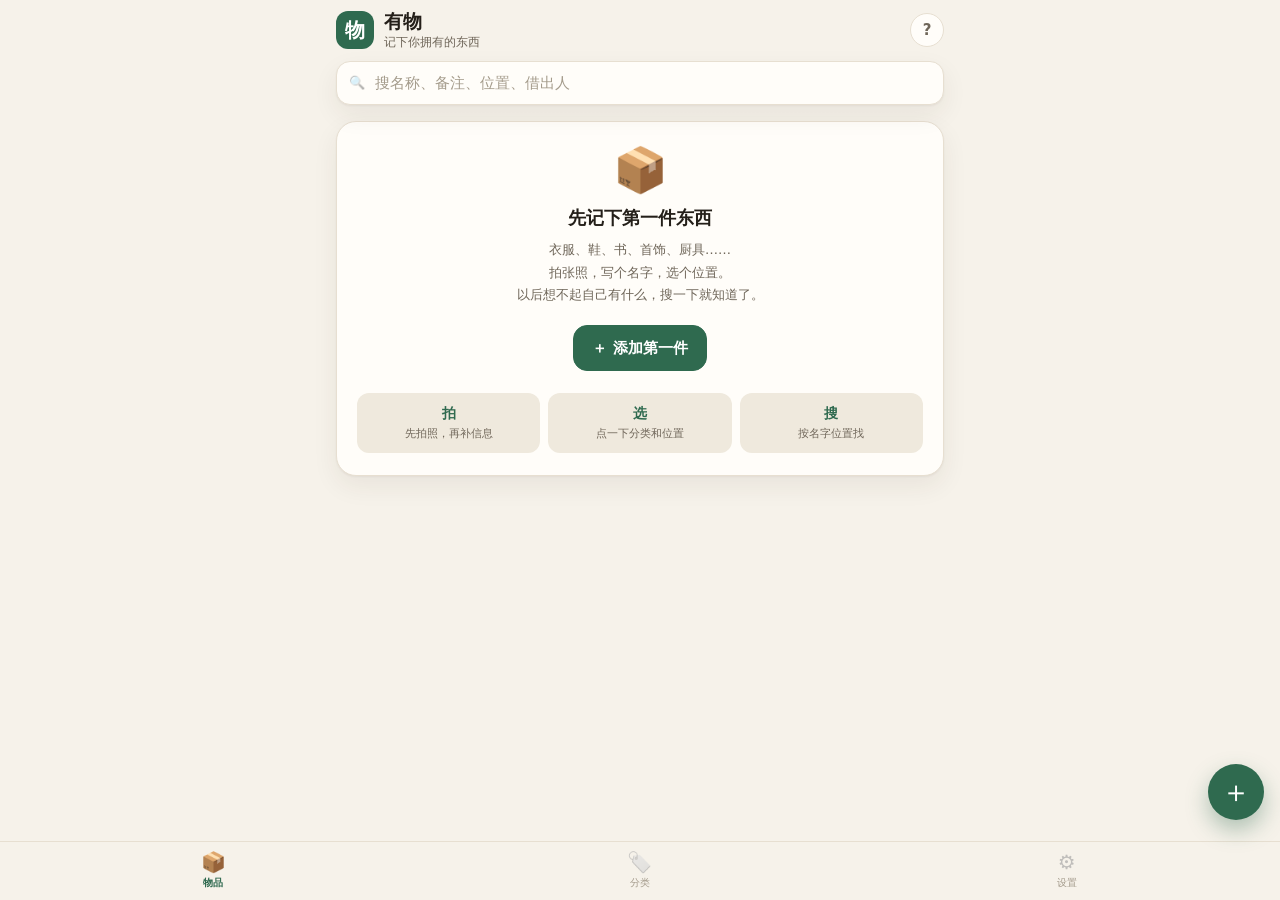
==== index.html @ c7c9690d "Add files via upload" ====
﻿<!doctype html>
<html lang="zh-CN">
<head>
<meta charset="utf-8">
<meta name="viewport" content="width=device-width, initial-scale=1, viewport-fit=cover">
<title>有物 · 我的物品清单</title>
<meta name="description" content="把你拥有的每一件东西记下来：衣服、鞋、书、首饰、厨具。">
<meta name="theme-color" content="#f6f2ea">
<meta name="mobile-web-app-capable" content="yes">
<meta name="apple-mobile-web-app-capable" content="yes">
<meta name="apple-mobile-web-app-status-bar-style" content="default">
<meta name="apple-mobile-web-app-title" content="有物">
<link rel="manifest" href="./manifest.json">
<link rel="icon" type="image/svg+xml" href="./icon.svg">
<link rel="apple-touch-icon" href="./icon.svg">
<link rel="stylesheet" href="./styles.css?v=2.4">
</head>
<body>

<div id="errbar" class="errbar" hidden></div>
<script>
window.addEventListener('error', function (e) {
  if (!e || !e.message) return;
  var bar = document.getElementById('errbar');
  if (bar) { bar.hidden = false; bar.textContent = '加载出错：' + e.message; }
}, true);
</script>

<header class="topbar" id="topbar">
  <div class="brand-row">
    <div class="brand">
      <span class="logo">物</span>
      <div class="brand-text">
        <h1>有物</h1>
        <p id="brandSub">记下你拥有的东西</p>
      </div>
    </div>
    <button class="icon-btn" data-act="how-install" aria-label="使用说明">?</button>
  </div>
  <div class="search-wrap" id="searchWrap">
    <span class="search-icon">🔍</span>
    <input id="q" type="search" placeholder="搜名称、备注、位置、借出人" autocomplete="off" enterkeyhint="search">
  </div>
</header>

<main id="view" class="view"></main>

<button id="fab" class="fab" data-act="add-item" aria-label="添加物品">＋</button>

<nav class="tabbar" id="tabbar">
  <button class="tab active" data-tab="items"><span class="ticon">📦</span><span>物品</span></button>
  <button class="tab" data-tab="tags"><span class="ticon">🏷️</span><span>分类</span></button>
  <button class="tab" data-tab="settings"><span class="ticon">⚙️</span><span>设置</span></button>
</nav>

<section id="detail" class="detail" hidden></section>

<div id="picker" class="picker" hidden></div>

<div id="sheet" class="sheet" hidden>
  <div class="sheet-backdrop" data-act="close-sheet"></div>
  <div class="sheet-panel" role="dialog" aria-modal="true" aria-label="物品编辑">
    <div class="sheet-head">
      <button class="link" data-act="close-sheet">取消</button>
      <strong id="sheetTitle">添加物品</strong>
      <button class="link primary" data-act="save-item">保存</button>
    </div>
    <div class="sheet-body" id="sheetBody"></div>
  </div>
</div>

<div id="dialog" class="dialog" hidden>
  <div class="dialog-backdrop" data-act="dlg-cancel"></div>
  <div class="dialog-panel" role="dialog" aria-modal="true" aria-labelledby="dlgTitle">
    <h3 id="dlgTitle"></h3>
    <p id="dlgDesc" class="dlg-desc" hidden></p>
    <div id="dlgBody" class="dlg-body"></div>
    <div class="dlg-actions">
      <button class="btn ghost" id="dlgCancel" data-act="dlg-cancel">取消</button>
      <button class="btn solid" id="dlgOk" data-act="dlg-ok">确定</button>
    </div>
  </div>
</div>

<div id="toast" class="toast" role="status" aria-live="polite"></div>

<script src="./db.js?v=2.4"></script>
<script src="./app.js?v=2.4"></script>
</body>
</html>
---- styles.css ----
/* 有物 · 样式 */
:root {
  --bg: #f6f2ea;
  --bg-soft: #efe9dd;
  --card: #fffdf9;
  --ink: #241f19;
  --ink-2: #6f6659;
  --ink-3: #a49b8b;
  --line: #e7dfd1;
  --accent: #2f6a4f;
  --accent-soft: #e2efe7;
  --on-accent: #ffffff;
  --warm: #c2703d;
  --danger: #b4402f;
  --tabbar: rgba(246, 242, 234, 0.94);
  --wood: #dbc7a6;
  --wood-dark: #bd9d72;
  --shadow: 0 1px 2px rgba(60, 45, 25, 0.05), 0 10px 26px rgba(60, 45, 25, 0.07);
  --radius: 16px;
}

@media (prefers-color-scheme: dark) {
  :root {
    --bg: #14161a;
    --bg-soft: #1b1f24;
    --card: #1e2228;
    --ink: #ece7dd;
    --ink-2: #a6a094;
    --ink-3: #6f6a60;
    --line: #2c3138;
    --accent: #7fbf9c;
    --accent-soft: #20342a;
    --on-accent: #10201a;
    --warm: #e08a52;
    --danger: #e0796b;
    --tabbar: rgba(20, 22, 26, 0.94);
    --wood: #4a3b2a;
    --wood-dark: #382c1f;
    --shadow: 0 1px 2px rgba(0, 0, 0, 0.3), 0 10px 26px rgba(0, 0, 0, 0.35);
  }
}

* { box-sizing: border-box; }
html { -webkit-text-size-adjust: 100%; }
html, body { margin: 0; padding: 0; }

body {
  background: var(--bg);
  color: var(--ink);
  font: 16px/1.5 -apple-system, BlinkMacSystemFont, "PingFang SC", "Noto Sans SC", "Microsoft YaHei", system-ui, sans-serif;
  -webkit-font-smoothing: antialiased;
  padding-bottom: calc(92px + env(safe-area-inset-bottom));
  overscroll-behavior-y: none;
}
body.locked { overflow: hidden; }

button { font: inherit; color: inherit; background: none; border: 0; padding: 0; cursor: pointer; -webkit-tap-highlight-color: transparent; }
input, select, textarea { font: inherit; color: inherit; }
h1, h2, h3, p, dl, dd, ul { margin: 0; }
ul { padding: 0; list-style: none; }
[hidden] { display: none !important; }

/* ---------- 顶栏 ---------- */
.topbar {
  position: sticky;
  top: 0;
  z-index: 30;
  padding: calc(10px + env(safe-area-inset-top)) 16px 10px;
  background: linear-gradient(var(--bg) 72%, rgba(246, 242, 234, 0));
  max-width: 640px;
  margin: 0 auto;
}
@media (prefers-color-scheme: dark) {
  .topbar { background: linear-gradient(var(--bg) 72%, rgba(20, 22, 26, 0)); }
}
.brand-row { display: flex; align-items: center; justify-content: space-between; gap: 10px; }
.brand { display: flex; align-items: center; gap: 10px; min-width: 0; }
.logo {
  width: 38px; height: 38px; flex: 0 0 38px;
  border-radius: 12px;
  background: var(--accent);
  color: var(--on-accent);
  display: grid; place-items: center;
  font-size: 20px; font-weight: 600;
}
.brand-text { min-width: 0; }
.brand-text h1 { font-size: 19px; letter-spacing: 0.02em; line-height: 1.2; }
.brand-text p { font-size: 12px; color: var(--ink-2); white-space: nowrap; overflow: hidden; text-overflow: ellipsis; }
.icon-btn {
  width: 34px; height: 34px; border-radius: 50%;
  border: 1px solid var(--line); background: var(--card);
  color: var(--ink-2); font-size: 15px; font-weight: 700;
  display: grid; place-items: center;
}
.search-wrap {
  display: flex; align-items: center; gap: 8px;
  margin-top: 10px; height: 44px; padding: 0 12px;
  background: var(--card);
  border: 1px solid var(--line);
  border-radius: 14px;
  box-shadow: var(--shadow);
}
.search-icon { font-size: 13px; opacity: 0.5; }
.search-wrap input { flex: 1; border: 0; outline: none; background: none; font-size: 15px; min-width: 0; }
.search-wrap input::placeholder { color: var(--ink-3); }

/* ---------- 主区域 ---------- */
.view { max-width: 640px; margin: 0 auto; padding: 0 16px 8px; }

.stat-strip {
  display: grid; grid-template-columns: repeat(4, 1fr); gap: 6px;
  margin: 4px 0 12px; padding: 12px 6px;
  background: var(--card); border: 1px solid var(--line);
  border-radius: var(--radius); box-shadow: var(--shadow);
}
.stat-strip > div { display: flex; flex-direction: column; align-items: center; gap: 2px; text-align: center; min-width: 0; }
.stat-strip b { font-size: 15px; font-weight: 650; letter-spacing: -0.01em; white-space: nowrap; overflow: hidden; text-overflow: ellipsis; max-width: 100%; }
.stat-strip span { font-size: 10px; color: var(--ink-3); white-space: nowrap; }

.chip-row { display: flex; gap: 8px; overflow-x: auto; padding: 2px 0 10px; scrollbar-width: none; }
.chip-row::-webkit-scrollbar { display: none; }
.chip {
  flex: 0 0 auto; height: 32px; padding: 0 12px;
  border-radius: 16px; border: 1px solid var(--line);
  background: var(--card); color: var(--ink-2);
  font-size: 13px; white-space: nowrap;
  display: inline-flex; align-items: center; gap: 4px;
}
.chip.on { background: var(--accent); border-color: var(--accent); color: var(--on-accent); font-weight: 600; }
.chip i { font-style: normal; font-size: 11px; opacity: 0.55; }
.chip.dashed { border-style: dashed; color: var(--ink-3); }

.filter-row { display: flex; flex-wrap: wrap; align-items: center; gap: 8px; margin-bottom: 10px; min-height: 34px; }
.filter-row select {
  height: 34px; max-width: 46%; padding: 0 10px;
  border-radius: 10px; border: 1px solid var(--line);
  background: var(--card); color: var(--ink-2); font-size: 13px;
  outline: none;
}
.result-count { font-size: 12px; color: var(--ink-3); margin-left: auto; white-space: nowrap; }
.link { color: var(--accent); font-size: 14px; font-weight: 600; padding: 4px 2px; }
.link.small { font-size: 12px; color: var(--ink-2); font-weight: 500; white-space: nowrap; }
.link.primary { color: var(--accent); }

/* ---------- 物品卡片 ---------- */
/* 瀑布流：不同形状的卡片混排，像书架 */
.grid { columns: 2; column-gap: 10px; }
.card {
  position: relative; display: flex; flex-direction: column;
  width: 100%; margin: 0 0 10px; break-inside: avoid;
  text-align: left; overflow: hidden;
  background: var(--card); border: 1px solid var(--line);
  border-radius: var(--radius); box-shadow: var(--shadow);
  transition: transform 0.12s ease;
}
.card:active { transform: scale(0.982); }
.thumb {
  aspect-ratio: 1 / 1;
  background-color: var(--bg-soft);
  background-position: center;
  background-size: cover;
  background-repeat: no-repeat;
  display: grid; place-items: center;
}
.ph-emoji { font-size: 34px; opacity: 0.4; }

/* 分类形状 */
.thumb { position: relative; }
.thumb.shape-book {
  aspect-ratio: 2 / 3;
  border-radius: 2px 9px 9px 2px;
  box-shadow: inset 12px 0 16px -14px rgba(0, 0, 0, 0.6);
}
.thumb.shape-book::before {
  content: ''; position: absolute; left: 0; top: 0; bottom: 0; width: 11px;
  background: linear-gradient(90deg, rgba(0, 0, 0, 0.3), rgba(255, 255, 255, 0.22) 65%, rgba(0, 0, 0, 0.05));
  pointer-events: none;
}
.thumb.shape-garment { aspect-ratio: 3 / 4; border-radius: 22px 22px 14px 14px; }
.thumb.shape-tall { aspect-ratio: 2 / 3; border-radius: 16px; }

.gallery.shape-book .gallery-item { aspect-ratio: 2 / 3; }
.gallery.shape-garment .gallery-item { aspect-ratio: 3 / 4; }
.gallery.shape-tall .gallery-item { aspect-ratio: 2 / 3; }

/* 自动去背景开关 */
.cut-toggle {
  display: flex; align-items: center; gap: 8px;
  margin: -4px 0 10px; font-size: 12.5px; color: var(--ink-2);
}
.cut-toggle input { width: 18px; height: 18px; accent-color: var(--accent); flex: 0 0 18px; }
.card-body { padding: 8px 10px 10px; }
.card-name {
  font-size: 14px; font-weight: 600; line-height: 1.35;
  display: -webkit-box; -webkit-line-clamp: 2; -webkit-box-orient: vertical;
  overflow: hidden; word-break: break-word;
}
.card-meta { margin-top: 3px; font-size: 11px; color: var(--ink-2); white-space: nowrap; overflow: hidden; text-overflow: ellipsis; }
.badge-lent {
  position: absolute; top: 8px; right: 8px;
  padding: 2px 7px; border-radius: 8px;
  background: var(--warm); color: #fff; font-size: 10px; font-weight: 600;
}
.badge-lent.over { background: var(--danger); }

/* 数量快捷增减 */
.qty-row {
  display: flex; align-items: center; justify-content: center; gap: 14px;
  margin-top: 14px; padding: 10px;
  background: var(--card); border: 1px solid var(--line); border-radius: 14px;
}
.qbtn {
  width: 44px; height: 44px; border-radius: 12px;
  border: 1px solid var(--line); background: var(--bg);
  font-size: 22px; line-height: 1; color: var(--ink);
  display: grid; place-items: center;
}
.qbtn:active { background: var(--accent-soft); }
.qnum { min-width: 84px; text-align: center; font-size: 17px; font-weight: 650; }

/* 小标签芯片 */
.chip.mini { height: 27px; padding: 0 10px; font-size: 12px; border-radius: 14px; }
.tag-chips { padding-bottom: 6px; }

/* 详情页标签可点击 */
.tag-pill { cursor: pointer; }

/* ---------- 按钮 ---------- */
.btn {
  display: inline-flex; align-items: center; justify-content: center; gap: 6px;
  height: 46px; padding: 0 18px;
  border-radius: 14px; border: 1px solid var(--line);
  background: var(--card); color: var(--ink);
  font-size: 15px; font-weight: 600;
}
.btn.solid { background: var(--accent); border-color: var(--accent); color: var(--on-accent); }
.btn.ghost { background: var(--card); }
.btn.block { display: flex; width: 100%; margin-top: 10px; }
.btn.danger { color: var(--danger); }
.btn.solid.danger { background: var(--danger); border-color: var(--danger); color: #fff; }

/* ---------- 空状态 / 引导 ---------- */
.onboard {
  margin-top: 6px; padding: 26px 20px 22px;
  background: var(--card); border: 1px solid var(--line);
  border-radius: 20px; box-shadow: var(--shadow); text-align: center;
}
.onboard-emoji { font-size: 44px; line-height: 1; }
.onboard h2 { font-size: 18px; margin: 12px 0 8px; }
.onboard p { font-size: 13px; color: var(--ink-2); line-height: 1.75; }
.onboard .btn { margin-top: 18px; }
.onboard-tips { display: grid; grid-template-columns: repeat(3, 1fr); gap: 8px; margin-top: 22px; }
.onboard-tips > div { background: var(--bg-soft); border-radius: 12px; padding: 10px 6px; display: flex; flex-direction: column; gap: 2px; }
.onboard-tips b { font-size: 14px; color: var(--accent); }
.onboard-tips span { font-size: 11px; color: var(--ink-2); }

.empty { padding: 40px 16px; text-align: center; color: var(--ink-2); }
.empty p { font-size: 14px; margin-bottom: 12px; }

/* ---------- 底部导航 ---------- */
.tabbar {
  position: fixed; left: 0; right: 0; bottom: 0; z-index: 40;
  display: grid; grid-template-columns: repeat(3, 1fr);
  padding: 6px 0 calc(6px + env(safe-area-inset-bottom));
  background: var(--tabbar);
  -webkit-backdrop-filter: blur(14px);
  backdrop-filter: blur(14px);
  border-top: 1px solid var(--line);
}
.tab { display: flex; flex-direction: column; align-items: center; gap: 3px; padding: 4px 0; color: var(--ink-3); font-size: 10px; }
.tab .ticon { font-size: 20px; line-height: 1; filter: grayscale(1) opacity(0.6); }
.tab.active { color: var(--accent); font-weight: 600; }
.tab.active .ticon { filter: none; }

.fab {
  position: fixed; right: 16px; bottom: calc(80px + env(safe-area-inset-bottom)); z-index: 41;
  width: 56px; height: 56px; border-radius: 50%;
  background: var(--accent); color: var(--on-accent);
  font-size: 30px; line-height: 1; font-weight: 300;
  display: grid; place-items: center;
  box-shadow: 0 10px 22px rgba(47, 106, 79, 0.36);
  transition: transform 0.12s ease;
}
.fab:active { transform: scale(0.94); }

/* ---------- 编辑面板 ---------- */
.sheet { position: fixed; inset: 0; z-index: 65; display: flex; align-items: flex-end; }
.sheet-backdrop { position: absolute; inset: 0; background: rgba(24, 18, 10, 0.38); -webkit-backdrop-filter: blur(2px); backdrop-filter: blur(2px); }
.sheet-panel {
  position: relative; width: 100%; max-width: 640px; margin: 0 auto;
  max-height: 94vh; max-height: 94dvh; display: flex; flex-direction: column;
  background: var(--bg);
  border-radius: 22px 22px 0 0;
  box-shadow: 0 -8px 30px rgba(0, 0, 0, 0.12);
  animation: slideUp 0.22s ease;
}
@keyframes slideUp { from { transform: translateY(26px); opacity: 0.5; } to { transform: none; opacity: 1; } }
.sheet-head {
  display: flex; align-items: center; justify-content: space-between; gap: 8px;
  padding: 13px 16px; border-bottom: 1px solid var(--line);
}
.sheet-head strong { font-size: 15px; }
.sheet-head .link { font-size: 14px; color: var(--ink-2); font-weight: 500; }
.sheet-head .link.primary { color: var(--accent); font-weight: 700; }
.sheet-body { overflow-y: auto; padding: 14px 16px calc(28px + env(safe-area-inset-bottom)); -webkit-overflow-scrolling: touch; }

/* ---------- 表单 ---------- */
.form-photos { display: grid; grid-template-columns: repeat(4, 1fr); gap: 8px; margin-bottom: 16px; }
.ph { position: relative; aspect-ratio: 1 / 1; border-radius: 12px; overflow: hidden; background: var(--bg-soft); }
.ph img { width: 100%; height: 100%; object-fit: cover; display: block; }
.ph-x {
  position: absolute; top: 3px; right: 3px;
  width: 22px; height: 22px; border-radius: 50%;
  background: rgba(0, 0, 0, 0.55); color: #fff; font-size: 11px;
  display: grid; place-items: center;
}
.ph-add {
  aspect-ratio: 1 / 1; border-radius: 12px;
  border: 1px dashed var(--line); background: var(--bg-soft);
  color: var(--ink-3); font-size: 11px;
  display: flex; flex-direction: column; align-items: center; justify-content: center; gap: 3px;
}
.ph-add span { font-size: 22px; }

.field { display: block; margin-bottom: 14px; }
.field > span { display: block; font-size: 12px; font-weight: 600; color: var(--ink-2); margin-bottom: 6px; }
.field input, .field textarea, .field select {
  width: 100%; padding: 11px 12px;
  border: 1px solid var(--line); border-radius: 12px;
  background: var(--card); outline: none; font-size: 16px;
}
.field textarea { resize: vertical; min-height: 76px; line-height: 1.5; }
.field input:focus, .field textarea:focus, .field select:focus { border-color: var(--accent); }
.field-row { display: grid; grid-template-columns: 1fr 1fr; gap: 10px; }
.select-row { display: flex; gap: 8px; align-items: center; }
.select-row select { flex: 1; }

/* ---------- 详情页 ---------- */
.detail { position: fixed; inset: 0; z-index: 60; background: var(--bg); display: flex; flex-direction: column; }
.detail-bar {
  display: flex; align-items: center; gap: 10px;
  padding: calc(10px + env(safe-area-inset-top)) 14px 10px;
  border-bottom: 1px solid var(--line); background: var(--bg);
}
.detail-title { flex: 1; font-size: 15px; font-weight: 600; overflow: hidden; text-overflow: ellipsis; white-space: nowrap; }
.back-btn {
  width: 36px; height: 36px; border-radius: 50%;
  border: 1px solid var(--line); background: var(--card);
  display: grid; place-items: center; font-size: 17px; color: var(--ink-2);
}
.detail-scroll { flex: 1; overflow-y: auto; -webkit-overflow-scrolling: touch; padding-bottom: calc(40px + env(safe-area-inset-bottom)); }
.gallery { display: flex; overflow-x: auto; scroll-snap-type: x mandatory; background: var(--bg-soft); scrollbar-width: none; }
.gallery::-webkit-scrollbar { display: none; }
.gallery-item { flex: 0 0 100%; aspect-ratio: 1 / 1; scroll-snap-align: start; background: center / cover no-repeat; }
.gallery.empty { aspect-ratio: 2 / 1; display: grid; place-items: center; font-size: 54px; opacity: 0.45; }
.detail-main { padding: 16px; }
.detail-main h2 { font-size: 20px; line-height: 1.35; word-break: break-word; }
.pills { display: flex; flex-wrap: wrap; gap: 6px; margin-top: 10px; }
.pill {
  padding: 4px 10px; border-radius: 9px;
  background: var(--accent-soft); color: var(--accent);
  font-size: 12px; font-weight: 600;
}
.pill.warn { background: rgba(194, 112, 61, 0.16); color: var(--warm); }

.fields { display: grid; gap: 8px; margin-top: 14px; }
.fields > div {
  display: flex; align-items: center; justify-content: space-between; gap: 12px;
  padding: 10px 12px; border: 1px solid var(--line); border-radius: 12px;
  background: var(--card); font-size: 14px;
}
.fields dt { color: var(--ink-2); }
.fields dd { font-weight: 600; text-align: right; word-break: break-all; }

.note { margin-top: 14px; padding: 12px; border-radius: 12px; background: var(--bg-soft); font-size: 14px; line-height: 1.7; color: var(--ink-2); white-space: pre-wrap; word-break: break-word; }
.sec { margin: 22px 0 8px; font-size: 13px; color: var(--ink-2); font-weight: 700; }
.hist { display: grid; gap: 6px; }
.hist li { padding: 9px 12px; border-radius: 10px; background: var(--card); border: 1px solid var(--line); font-size: 13px; color: var(--ink-2); }

.loan-card { margin-top: 16px; padding: 14px; border-radius: 14px; border: 1px solid var(--line); background: var(--card); }
.loan-card .loan-head { display: flex; align-items: center; justify-content: space-between; gap: 10px; margin-bottom: 10px; }
.loan-card .loan-head b { font-size: 14px; }
.loan-card .loan-body { font-size: 13px; color: var(--ink-2); line-height: 1.6; }

/* ---------- 分类 / 位置 ---------- */
.seg { display: grid; grid-template-columns: 1fr 1fr; gap: 4px; padding: 4px; margin: 6px 0 14px; background: var(--bg-soft); border-radius: 13px; }
.seg-btn { height: 36px; border-radius: 10px; font-size: 14px; color: var(--ink-2); font-weight: 600; }
.seg-btn.on { background: var(--card); color: var(--ink); box-shadow: var(--shadow); }

.tag-list { display: grid; gap: 8px; }
.tag-row {
  display: flex; align-items: center; gap: 8px;
  padding: 12px 14px; border: 1px solid var(--line); border-radius: 14px;
  background: var(--card); box-shadow: var(--shadow); cursor: pointer;
}
.tag-row.active { border-color: var(--accent); background: var(--accent-soft); }
.tag-row.active .tag-name { color: var(--accent); }
.tag-caret {
  width: 26px; height: 26px; flex: 0 0 26px;
  margin-left: -4px;
  border-radius: 8px;
  color: var(--ink-2); font-size: 12px; line-height: 1;
  display: grid; place-items: center;
}
.tag-caret:not(.blank):active { background: var(--bg-soft); }
.tag-caret.blank { opacity: 0; }
.tag-kind {
  font-size: 10px; color: var(--ink-3);
  border: 1px solid var(--line); border-radius: 6px;
  padding: 1px 5px; margin-left: -2px;
}
.tag-emoji { width: 30px; text-align: center; font-size: 19px; }
.tag-name { flex: 1; font-size: 15px; font-weight: 600; overflow: hidden; text-overflow: ellipsis; white-space: nowrap; }
.tag-count { font-size: 12px; color: var(--ink-3); }
.tag-del { width: 30px; height: 30px; border-radius: 50%; color: var(--ink-3); font-size: 14px; display: grid; place-items: center; }
.tag-del:active { background: var(--bg-soft); }

/* ---------- 统计 ---------- */
.block {
  margin-top: 12px; padding: 16px;
  background: var(--card); border: 1px solid var(--line);
  border-radius: var(--radius); box-shadow: var(--shadow);
}
.block h3 { font-size: 14px; margin-bottom: 10px; }
.hint { font-size: 12px; color: var(--ink-2); line-height: 1.65; margin: 6px 0 12px; }
.bars { display: grid; gap: 12px; }
.bar-row { font-size: 13px; }
.bar-top { display: flex; justify-content: space-between; gap: 10px; margin-bottom: 5px; }
.bar-top b { font-weight: 600; }
.bar-top span { color: var(--ink-3); font-size: 12px; }
.bar-track { height: 8px; border-radius: 4px; background: var(--bg-soft); overflow: hidden; }
.bar-fill { height: 100%; border-radius: 4px; background: var(--accent); opacity: 0.85; }

.recent { display: grid; gap: 8px; }
.recent-item { display: flex; align-items: center; gap: 10px; }
.recent-thumb { width: 44px; height: 44px; flex: 0 0 44px; border-radius: 10px; background: var(--bg-soft) center / cover no-repeat; display: grid; place-items: center; font-size: 18px; }
.recent-text { min-width: 0; }
.recent-text { min-width: 0; flex: 1; text-align: left; }
.recent-text b { display: block; font-size: 13px; font-weight: 600; overflow: hidden; text-overflow: ellipsis; white-space: nowrap; }
.recent-text span { display: block; font-size: 11px; color: var(--ink-3); }

.about { text-align: center; }
.about-logo { width: 46px; height: 46px; margin: 0 auto 10px; border-radius: 14px; background: var(--accent); color: var(--on-accent); display: grid; place-items: center; font-size: 22px; }
.about p { font-size: 13px; color: var(--ink-2); }
.about p + p { margin-top: 4px; }

/* ---------- 对话框 ---------- */
.dialog { position: fixed; inset: 0; z-index: 70; display: flex; align-items: center; justify-content: center; padding: 20px; }
.dialog-backdrop { position: absolute; inset: 0; background: rgba(24, 18, 10, 0.42); -webkit-backdrop-filter: blur(2px); backdrop-filter: blur(2px); }
.dialog-panel {
  position: relative; width: 100%; max-width: 340px;
  max-height: 86dvh; overflow-y: auto;
  padding: 20px; border-radius: 20px;
  background: var(--card); box-shadow: 0 18px 44px rgba(0, 0, 0, 0.22);
  animation: pop 0.16s ease;
}
@keyframes pop { from { transform: scale(0.96); opacity: 0.6; } to { transform: none; opacity: 1; } }
.dialog-panel h3 { font-size: 17px; line-height: 1.4; }
.dlg-desc { margin-top: 8px; font-size: 13px; color: var(--ink-2); line-height: 1.7; white-space: pre-line; }
.dlg-body { margin-top: 14px; }
.dlg-field { display: block; margin-bottom: 12px; }
.dlg-field > span { display: block; font-size: 12px; font-weight: 600; color: var(--ink-2); margin-bottom: 6px; }
.dlg-field input, .dlg-field textarea {
  width: 100%; padding: 10px 12px; font-size: 16px;
  border: 1px solid var(--line); border-radius: 11px; background: var(--bg); outline: none;
}
.dlg-field input:focus, .dlg-field textarea:focus { border-color: var(--accent); }
.emoji-grid { display: grid; grid-template-columns: repeat(8, 1fr); gap: 4px; max-height: 168px; overflow-y: auto; }
.emoji-opt { aspect-ratio: 1 / 1; border-radius: 8px; font-size: 18px; display: grid; place-items: center; background: var(--bg); }
.emoji-opt.on { background: var(--accent-soft); outline: 2px solid var(--accent); }
.dlg-actions { display: flex; gap: 10px; margin-top: 18px; }
.dlg-actions .btn { flex: 1; height: 44px; }

/* ---------- 提示 ---------- */
.toast {
  position: fixed; left: 50%; bottom: calc(96px + env(safe-area-inset-bottom)); z-index: 80;
  transform: translate(-50%, 10px);
  max-width: 84vw; padding: 10px 16px;
  border-radius: 12px; background: rgba(28, 24, 18, 0.92); color: #fdf8ee;
  font-size: 13px; line-height: 1.4; text-align: center;
  opacity: 0; pointer-events: none;
  transition: opacity 0.2s ease, transform 0.2s ease;
}
.toast.show { opacity: 1; transform: translate(-50%, 0); }

.errbar {
  position: sticky; top: 0; z-index: 90;
  padding: 10px 14px; background: #b4402f; color: #fff; font-size: 13px; line-height: 1.5;
}

/* ---------- 位置大按钮 / 可视化选择器 ---------- */
.loc-big {
  width: 100%; display: flex; align-items: center; gap: 10px;
  padding: 10px 12px; margin-bottom: 12px;
  border: 1px solid var(--line); border-radius: 14px;
  background: var(--card); text-align: left;
  box-shadow: var(--shadow);
}
.loc-big.empty { border-style: dashed; border-color: var(--warm); }
.loc-mark { font-size: 18px; }
.loc-body { flex: 1; min-width: 0; display: flex; flex-direction: column; gap: 2px; }
.loc-label { font-size: 11px; color: var(--ink-3); }
.loc-name { font-size: 15px; font-weight: 650; overflow: hidden; text-overflow: ellipsis; white-space: nowrap; }
.loc-big.empty .loc-name { color: var(--warm); font-weight: 600; }
.loc-arrow { color: var(--ink-3); font-size: 18px; }

.field.tight { margin-bottom: 10px; }
.field.tight input { padding: 13px 12px; font-size: 17px; }

.more-wrap { margin: 4px 0 12px; }
.more-toggle {
  display: block; width: 100%; height: 40px;
  border: 1px dashed var(--line); border-radius: 12px;
  background: transparent; color: var(--ink-2); font-size: 12.5px;
}
.more-toggle:active { background: var(--bg-soft); }

.picker { position: fixed; inset: 0; z-index: 68; background: var(--bg); display: flex; flex-direction: column; }
.picker-bar {
  display: flex; align-items: center; justify-content: space-between; gap: 10px;
  padding: calc(12px + env(safe-area-inset-top)) 16px 12px;
  border-bottom: 1px solid var(--line); background: var(--bg);
}
.picker-bar strong { font-size: 15px; }
.picker-body { flex: 1; overflow-y: auto; padding: 6px 16px calc(30px + env(safe-area-inset-bottom)); }
.picker-body h4 { margin: 14px 0 8px; font-size: 12px; color: var(--ink-2); font-weight: 700; }
.loc-grid { display: grid; grid-template-columns: repeat(2, 1fr); gap: 8px; }
.loc-tile {
  position: relative; min-height: 66px; padding: 10px 12px;
  border: 1px solid var(--line); border-radius: 12px;
  background: var(--card); text-align: left;
  display: flex; flex-direction: column; justify-content: center; gap: 3px;
}
.loc-tile b { font-size: 13.5px; font-weight: 650; line-height: 1.35; word-break: break-all; }
.loc-tile span {
  font-size: 11px; color: var(--ink-3);
  white-space: nowrap; overflow: hidden; text-overflow: ellipsis; max-width: 100%;
}
.loc-tile.on { border-color: var(--accent); background: var(--accent-soft); }
.loc-tile i {
  position: absolute; top: 6px; right: 8px;
  font-style: normal; font-size: 12px; color: var(--accent); font-weight: 700;
}

/* ---------- 详情页（紧凑版） ---------- */
.gallery.compact { height: 168px; background: var(--bg-soft); }
.gallery.compact .gallery-item {
  width: 100%; flex: 0 0 100%; height: 168px; aspect-ratio: auto;
  background-size: contain; background-repeat: no-repeat;
}
.gallery.compact.empty { aspect-ratio: auto; height: 168px; font-size: 44px; }

.detail-head { padding: 12px 16px 2px; }
.detail-head h2 { font-size: 19px; line-height: 1.35; word-break: break-word; }
.detail-head .pills { margin-top: 8px; }
.detail-loc { margin-top: 8px; font-size: 12px; color: var(--ink-3); }

.detail-actions {
  display: flex; align-items: center; gap: 10px;
  padding: 10px 16px 12px;
}
.qty-mini {
  display: flex; align-items: center;
  border: 1px solid var(--line); border-radius: 10px;
  background: var(--card); overflow: hidden;
}
.qty-mini button {
  width: 38px; height: 34px; font-size: 18px; line-height: 1;
  color: var(--ink); display: grid; place-items: center;
}
.qty-mini button:active { background: var(--accent-soft); }
.qty-mini span { min-width: 42px; text-align: center; font-weight: 650; font-size: 14px; }

.loan-chip {
  height: 34px; padding: 0 14px; border-radius: 10px;
  border: 1px solid var(--line); background: var(--card);
  font-size: 12.5px; color: var(--ink-2);
}
.loan-chip.lent { border-color: var(--warm); color: var(--warm); background: rgba(194, 112, 61, 0.1); }

.detail-more { padding: 0 16px 24px; }
.loan-line { margin-top: 10px; font-size: 13px; color: var(--ink-2); }

/* 上一件 / 下一件 */
.detail-nav {
  display: flex; align-items: center; justify-content: space-between; gap: 10px;
  padding: 8px 12px calc(8px + env(safe-area-inset-bottom));
  border-top: 1px solid var(--line); background: var(--bg);
}
.nav-btn {
  height: 40px; padding: 0 16px;
  border-radius: 10px; border: 1px solid var(--line);
  background: var(--card); color: var(--ink); font-size: 14px;
}
.nav-btn:disabled { opacity: 0.38; }
.nav-pos { font-size: 12px; color: var(--ink-3); min-width: 56px; text-align: center; }

@keyframes slideInLeft {
  from { opacity: 0.35; transform: translateX(20px); }
  to { opacity: 1; transform: none; }
}
@keyframes slideInRight {
  from { opacity: 0.35; transform: translateX(-20px); }
  to { opacity: 1; transform: none; }
}
.slide-left { animation: slideInLeft 0.2s ease; }
.slide-right { animation: slideInRight 0.2s ease; }

/* ---------- 家具视图：书架 / 衣柜 / 鞋柜 / 置物架 ---------- */
.fur { margin-bottom: 26px; }
.fur-head {
  display: flex; align-items: baseline; justify-content: space-between; gap: 10px;
  margin: 0 6px 8px;
}
.fur-head b { font-size: 13.5px; font-weight: 650; color: var(--ink); }
.fur-head span { font-size: 11px; color: var(--ink-3); }
.fur-body { position: relative; padding: 0 2px; }

.fur-row { display: flex; align-items: flex-end; gap: 4px; padding: 0 6px; }
.fur-item {
  flex: 0 0 auto;
  display: flex; flex-direction: column; align-items: center; gap: 3px;
  background: none; border: 0; padding: 0; text-align: center;
  touch-action: pan-y;
}
.fur-photo {
  display: grid; place-items: center;
  background-color: var(--bg-soft);
  background-position: center; background-size: cover; background-repeat: no-repeat;
  border: 1px solid var(--line);
  font-size: 16px;
}
.fur-name {
  font-size: 9px; color: var(--ink-2); max-width: 100%;
  overflow: hidden; text-overflow: ellipsis; white-space: nowrap;
}

/* 书架：书站立，圆角与书脊阴影 */
.fur-bookshelf .fur-photo {
  border-radius: 2px 5px 5px 2px;
  box-shadow: inset 7px 0 9px -8px rgba(0, 0, 0, 0.55), 0 1px 2px rgba(0, 0, 0, 0.08);
}
.fur-bookshelf .fur-name { display: none; }

/* 衣柜：横杆 + 挂着的衣服 */
.fur-rail {
  position: relative;
  height: 7px; margin: 2px 6px 0; border-radius: 4px;
  background: linear-gradient(180deg, #e0cca6, #a98d63);
  box-shadow: 0 3px 6px -3px rgba(0, 0, 0, 0.4);
}
.fur-rail::before, .fur-rail::after {
  content: ''; position: absolute; top: -3px;
  width: 8px; height: 8px; border-radius: 50%;
  background: #b99a6f;
}
.fur-rail::before { left: -2px; }
.fur-rail::after { right: -2px; }

.fur-wardrobe .fur-row { align-items: flex-start; gap: 8px; padding: 0 8px 12px; }
.fur-wardrobe .fur-item::before {
  content: ''; width: 2px; height: 9px; background: #b99a6f; border-radius: 1px;
}
.fur-wardrobe .fur-photo { border-radius: 12px 12px 6px 6px; }
.fur-wardrobe .fur-name { display: none; }

/* 鞋柜与置物架 */
.fur-shoerack .fur-photo { border-radius: 8px 8px 4px 4px; }
.fur-shoerack .fur-name { display: none; }
.fur-cabinet .fur-photo { border-radius: 10px; }

/* 拖动 */
.fur-item.drag-source { opacity: 0.25; }
.fur-item.drop-target { outline: 2px solid var(--accent); outline-offset: 2px; border-radius: 6px; }
.drag-ghost {
  position: fixed; z-index: 200; pointer-events: none;
  opacity: 0.95; transform: scale(1.06);
  filter: drop-shadow(0 10px 18px rgba(0, 0, 0, 0.35));
}

/* 木板 */
.fur-board {
  height: 10px; margin: 0 2px 8px; border-radius: 2px;
  background: linear-gradient(180deg, var(--wood), var(--wood-dark));
  box-shadow: 0 7px 12px -8px rgba(0, 0, 0, 0.5);
}

@media (min-width: 720px) {
  .grid { grid-template-columns: repeat(3, 1fr); }
}
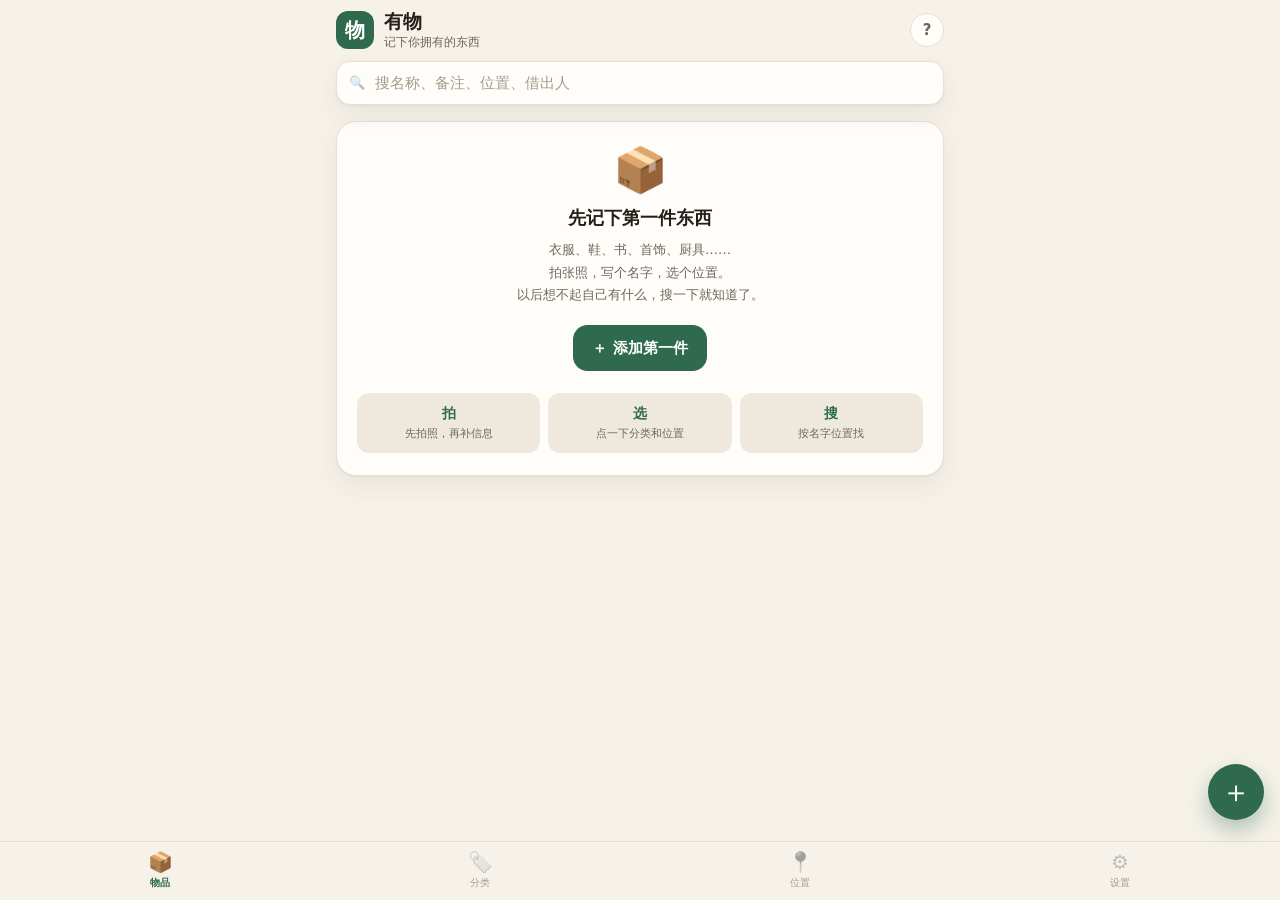
==== commit 7f0098a6: "Add files via upload" ====
--- a/index.html
+++ b/index.html
@@ -13,7 +13,7 @@
 <link rel="manifest" href="./manifest.json">
 <link rel="icon" type="image/svg+xml" href="./icon.svg">
 <link rel="apple-touch-icon" href="./icon.svg">
-<link rel="stylesheet" href="./styles.css?v=2.4">
+<link rel="stylesheet" href="./styles.css?v=2.6">
 </head>
 <body>
 
@@ -49,7 +49,8 @@
 
 <nav class="tabbar" id="tabbar">
   <button class="tab active" data-tab="items"><span class="ticon">📦</span><span>物品</span></button>
-  <button class="tab" data-tab="tags"><span class="ticon">🏷️</span><span>分类</span></button>
+  <button class="tab" data-tab="cats"><span class="ticon">🏷️</span><span>分类</span></button>
+  <button class="tab" data-tab="locs"><span class="ticon">📍</span><span>位置</span></button>
   <button class="tab" data-tab="settings"><span class="ticon">⚙️</span><span>设置</span></button>
 </nav>
 
@@ -84,7 +85,7 @@
 
 <div id="toast" class="toast" role="status" aria-live="polite"></div>
 
-<script src="./db.js?v=2.4"></script>
-<script src="./app.js?v=2.4"></script>
+<script src="./db.js?v=2.6"></script>
+<script src="./app.js?v=2.6"></script>
 </body>
 </html>
--- a/styles.css
+++ b/styles.css
@@ -260,7 +260,7 @@
 /* ---------- 底部导航 ---------- */
 .tabbar {
   position: fixed; left: 0; right: 0; bottom: 0; z-index: 40;
-  display: grid; grid-template-columns: repeat(3, 1fr);
+  display: grid; grid-template-columns: repeat(4, 1fr);
   padding: 6px 0 calc(6px + env(safe-area-inset-bottom));
   background: var(--tabbar);
   -webkit-backdrop-filter: blur(14px);
@@ -399,7 +399,7 @@
   width: 26px; height: 26px; flex: 0 0 26px;
   margin-left: -4px;
   border-radius: 8px;
-  color: var(--ink-2); font-size: 12px; line-height: 1;
+  color: var(--ink-2); font-size: 15px; font-weight: 700; line-height: 1;
   display: grid; place-items: center;
 }
 .tag-caret:not(.blank):active { background: var(--bg-soft); }
@@ -412,6 +412,13 @@
 .tag-emoji { width: 30px; text-align: center; font-size: 19px; }
 .tag-name { flex: 1; font-size: 15px; font-weight: 600; overflow: hidden; text-overflow: ellipsis; white-space: nowrap; }
 .tag-count { font-size: 12px; color: var(--ink-3); }
+.tag-add {
+  width: 30px; height: 30px; border-radius: 8px;
+  border: 1px solid var(--line); background: var(--bg);
+  color: var(--ink-2); font-size: 15px; line-height: 1;
+  display: grid; place-items: center;
+}
+.tag-add:active { background: var(--accent-soft); color: var(--accent); }
 .tag-del { width: 30px; height: 30px; border-radius: 50%; color: var(--ink-3); font-size: 14px; display: grid; place-items: center; }
 .tag-del:active { background: var(--bg-soft); }
 
